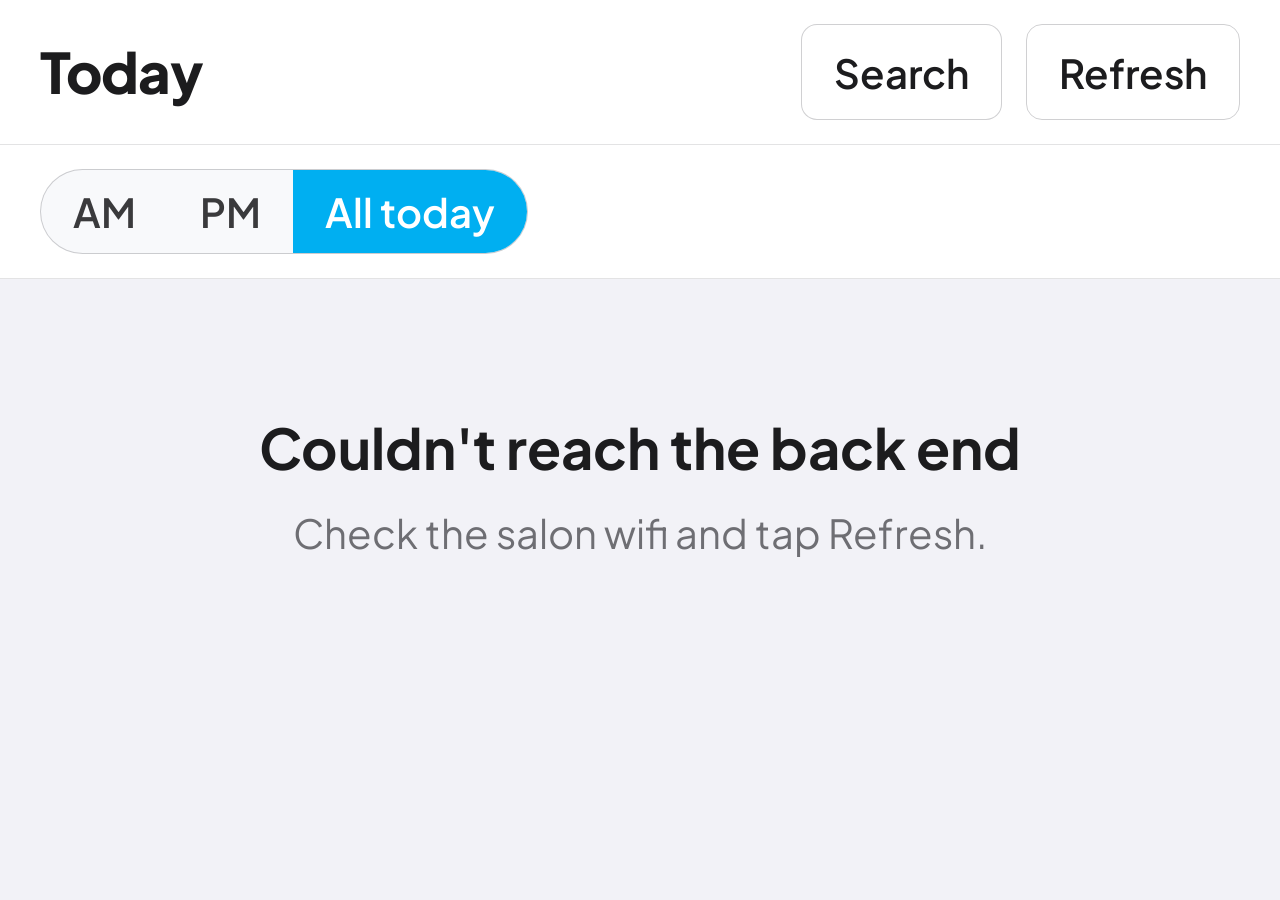
==== index.html @ 345d03c8 "Scaffold TV display — Stage 1 of architecture spec Read-only PWA that the salon's Hisense 40" 40E4QT" ====
<!DOCTYPE html>
<html lang="en">
<head>
  <meta charset="UTF-8">
  <title>Fairy Tails — Today's grooms</title>
  <meta name="viewport" content="width=1920, initial-scale=1">
  <meta name="theme-color" content="#00AFF1">
  <link rel="icon" href="data:image/svg+xml,%3Csvg xmlns='http://www.w3.org/2000/svg' viewBox='0 0 100 100'%3E%3Ccircle cx='50' cy='50' r='40' fill='%2300AFF1'/%3E%3C/svg%3E">
  <link rel="stylesheet" href="css/tokens.css">
  <link rel="stylesheet" href="css/base.css">
  <link rel="stylesheet" href="css/start.css">
</head>
<body>
  <header class="tv-topbar">
    <div class="tv-topbar__title" id="page-title">Today</div>
    <div class="tv-topbar__meta" id="page-meta"></div>
    <button class="tv-btn" id="search-btn" type="button">Search</button>
    <button class="tv-btn tv-btn--ghost" id="refresh-btn" type="button">Refresh</button>
  </header>

  <div class="start-toolbar">
    <div class="start-toolbar__filter" id="session-filter" role="group" aria-label="Filter by session">
      <button type="button" data-filter="am"  aria-pressed="false">AM</button>
      <button type="button" data-filter="pm"  aria-pressed="false">PM</button>
      <button type="button" data-filter="all" aria-pressed="true">All today</button>
    </div>
  </div>

  <main class="tv-main">
    <div class="tv-loading tv-hidden" id="loading">Loading today's bookings…</div>
    <div class="tv-empty tv-hidden" id="empty-state">
      <div class="tv-empty__title">No grooms today</div>
      <div class="tv-empty__body">Open Search to look up any breed in the knowledge base.</div>
    </div>
    <div class="breed-grid" id="breed-grid" role="list" aria-label="Breeds booked today"></div>
  </main>

  <script type="module" src="js/pages/start.js"></script>
</body>
</html>
---- css/tokens.css ----
/* Fairy Tails TV display — Design tokens
 *
 * Mirrors the admin's sky-blue palette + Plus Jakarta Sans, but every
 * size is scaled for the salon's Hisense 40" 40E4QTUK (1920×1080 FHD,
 * Vidaa browser). Viewing distance ranges from up-close (groomer reading
 * the working screen) to across-the-salon (glancing at the start-screen
 * breed buttons), so type and hit targets are biased toward the larger
 * end of the TV-app convention.
 */
:root {
  /* Brand */
  --color-brand:        #00AFF1;
  --color-brand-dark:   #0090C8;
  --color-brand-deep:   #006A94;
  --color-brand-soft:   #E6F7FE;

  /* Ink */
  --color-ink:          #1C1C1E;
  --color-ink-2:        #3A3A3C;
  --color-secondary:    #6E6E73;
  --color-tertiary:     #9A9AA0;

  /* Surfaces */
  --color-bg:           #F2F2F7;
  --color-surface:      #FFFFFF;
  --color-surface-2:    #F8F9FB;

  /* Lines */
  --color-border:       rgba(60,60,67,.14);
  --color-border-strong:rgba(60,60,67,.24);

  /* Status */
  --color-success:      #34C759;
  --color-warning:      #FF9500;
  --color-error:        #FF3B30;

  /* Status surfaces */
  --bg-success:         #E0F7E6;
  --fg-success:         #14692C;
  --bg-warning:         #FFF1E0;
  --fg-warning:         #8A3D0C;
  --bg-info:            #E6F7FE;
  --fg-info:            #006A94;
  --bg-neutral:         #F1F4F7;
  --fg-neutral:         #4F5F6E;

  /* Type — TV scale.
   * Body: 28 px (legible at 1-2 m).
   * Headings/buttons: 36-64 px (readable from 3-4 m).
   * Hero numerals: 80 px for blade-number chips.
   */
  --font-sans: 'Plus Jakarta Sans', -apple-system, BlinkMacSystemFont,
               "Segoe UI", system-ui, sans-serif;
  --font-mono: ui-monospace, "Cascadia Code", "Roboto Mono",
               Menlo, Consolas, monospace;
  --font-size-sm:    20px;  /* secondary metadata */
  --font-size-base:  28px;  /* body text */
  --font-size-md:    32px;  /* section body emphasis */
  --font-size-lg:    40px;  /* section names, breed list rows */
  --font-size-xl:    48px;  /* card titles, breed buttons */
  --font-size-2xl:   56px;  /* page title, breed working header */
  --font-size-3xl:   64px;  /* breed name on working screen */
  --font-size-blade: 38px;  /* blade-number pill inner text */

  --line-height-tight:  1.18;
  --line-height-normal: 1.45;
  --line-height-relaxed:1.55;

  /* Spacing — 8 px grid (TV-friendly). */
  --space-1: 8px;
  --space-2: 16px;
  --space-3: 24px;
  --space-4: 32px;
  --space-5: 48px;
  --space-6: 64px;
  --space-7: 96px;

  /* Radii */
  --radius-sm:  10px;
  --radius-md:  16px;
  --radius-lg:  24px;
  --radius-xl:  32px;

  /* Shadows */
  --shadow-sm: 0 2px 6px rgba(0,0,0,.06);
  --shadow-md: 0 4px 16px rgba(0,0,0,.10);
  --shadow-lg: 0 12px 36px rgba(0,0,0,.16);

  /* Focus — high-contrast, thicker for TV viewing distance. */
  --focus-ring-width: 6px;
  --focus-ring: 0 0 0 var(--focus-ring-width) rgba(0,175,241,.95);

  /* Hit targets */
  --hit-min-height: 96px;
  --hit-min-width:  96px;

  /* Layout — assume 1920×1080 baseline; never narrower than 1280. */
  --content-max-width: 1840px;
  --gutter:            40px;
}
---- css/base.css ----
/* Base reset + page chrome.
 * Designed for 1920×1080 Vidaa browser. Avoids :has(), subgrid, container
 * queries — vanilla flexbox + grid only.
 */
@import url("https://fonts.googleapis.com/css2?family=Plus+Jakarta+Sans:wght@400;500;600;700;800&display=swap");

*, *::before, *::after { box-sizing: border-box; }

html {
  font-size: 16px; /* anchor for rem if used; we mostly use px directly */
}

body {
  margin: 0;
  font-family: var(--font-sans);
  font-size: var(--font-size-base);
  line-height: var(--line-height-normal);
  color: var(--color-ink);
  background: var(--color-bg);
  -webkit-font-smoothing: antialiased;
  -moz-osx-font-smoothing: grayscale;
  min-height: 100vh;
  overflow-x: hidden;
}

/* Viewport sanity for 1080p TV */
img { display: block; max-width: 100%; height: auto; }

/* Focus styles — visible at TV viewing distance */
:focus { outline: none; }
:focus-visible {
  outline: var(--focus-ring-width) solid var(--color-brand);
  outline-offset: 4px;
  box-shadow: var(--shadow-md);
}

/* All interactive elements get the same focus treatment by default */
a:focus-visible,
button:focus-visible,
[role="button"]:focus-visible,
[tabindex]:focus-visible {
  outline: var(--focus-ring-width) solid var(--color-brand);
  outline-offset: 4px;
}

button {
  font-family: inherit;
  font-size: inherit;
  cursor: pointer;
  border: none;
  background: none;
  color: inherit;
}

a { color: var(--color-brand-dark); text-decoration: none; }
a:hover { text-decoration: underline; }

h1, h2, h3, h4 { margin: 0; line-height: var(--line-height-tight); font-weight: 700; }
p  { margin: 0; }
ul, ol { margin: 0; padding-left: var(--space-3); }

/* Topbar (shared between start and breed pages) */
.tv-topbar {
  display: flex;
  align-items: center;
  gap: var(--space-3);
  padding: var(--space-3) var(--gutter);
  background: var(--color-surface);
  border-bottom: 1px solid var(--color-border);
  position: sticky;
  top: 0;
  z-index: 10;
}
.tv-topbar__title {
  font-size: var(--font-size-2xl);
  font-weight: 800;
  letter-spacing: -0.02em;
  flex: 1 1 auto;
}
.tv-topbar__meta {
  font-size: var(--font-size-sm);
  color: var(--color-secondary);
  font-variant-numeric: tabular-nums;
}

/* Buttons */
.tv-btn {
  display: inline-flex;
  align-items: center;
  justify-content: center;
  gap: var(--space-2);
  min-height: var(--hit-min-height);
  min-width: var(--hit-min-width);
  padding: 0 var(--space-4);
  font-size: var(--font-size-lg);
  font-weight: 600;
  border-radius: var(--radius-md);
  background: var(--color-surface);
  color: var(--color-ink);
  border: 1px solid var(--color-border-strong);
  transition: transform .12s ease, box-shadow .12s ease, background .12s ease;
}
.tv-btn:hover { background: var(--color-surface-2); }
.tv-btn:active { transform: translateY(1px); }
.tv-btn--primary {
  background: var(--color-brand);
  color: #fff;
  border-color: var(--color-brand-dark);
}
.tv-btn--primary:hover { background: var(--color-brand-dark); }

.tv-btn--ghost { background: transparent; }

.tv-btn--icon {
  width: var(--hit-min-width);
  padding: 0;
}

/* Pills (for status, blade chips, role labels) */
.tv-pill {
  display: inline-flex;
  align-items: center;
  padding: var(--space-1) var(--space-3);
  font-size: var(--font-size-base);
  font-weight: 600;
  border-radius: 999px;
  background: var(--bg-neutral);
  color: var(--fg-neutral);
}
.tv-pill--success { background: var(--bg-success); color: var(--fg-success); }
.tv-pill--info    { background: var(--bg-info);    color: var(--fg-info); }
.tv-pill--warning { background: var(--bg-warning); color: var(--fg-warning); }
.tv-pill--brand   { background: var(--color-brand-soft); color: var(--color-brand-deep); }

/* Page main area */
.tv-main {
  padding: var(--space-4) var(--gutter);
  max-width: var(--content-max-width);
  margin: 0 auto;
}

/* Empty / loading states */
.tv-empty {
  text-align: center;
  padding: var(--space-7) var(--gutter);
  color: var(--color-secondary);
}
.tv-empty__title { font-size: var(--font-size-2xl); font-weight: 700; color: var(--color-ink); margin-bottom: var(--space-2); }
.tv-empty__body  { font-size: var(--font-size-lg); }

.tv-loading { padding: var(--space-5); text-align: center; color: var(--color-secondary); font-size: var(--font-size-lg); }

/* Modal (search) */
.tv-modal-backdrop {
  position: fixed;
  inset: 0;
  background: rgba(0,0,0,.55);
  display: flex;
  align-items: flex-start;
  justify-content: center;
  padding-top: 120px;
  z-index: 100;
}
.tv-modal {
  width: 1200px;
  max-width: calc(100vw - var(--gutter) * 2);
  background: var(--color-surface);
  border-radius: var(--radius-xl);
  box-shadow: var(--shadow-lg);
  padding: var(--space-5);
  display: flex;
  flex-direction: column;
  gap: var(--space-3);
}
.tv-modal__title { font-size: var(--font-size-2xl); font-weight: 800; }
.tv-modal__input {
  width: 100%;
  font-size: var(--font-size-xl);
  padding: var(--space-3) var(--space-4);
  border: 2px solid var(--color-border-strong);
  border-radius: var(--radius-md);
  font-family: inherit;
  background: var(--color-surface-2);
}
.tv-modal__input:focus-visible {
  outline: var(--focus-ring-width) solid var(--color-brand);
  outline-offset: 0;
  border-color: var(--color-brand);
}
.tv-modal__results {
  display: flex;
  flex-direction: column;
  gap: var(--space-1);
  max-height: 600px;
  overflow-y: auto;
}
.tv-modal__row {
  text-align: left;
  padding: var(--space-3);
  border-radius: var(--radius-md);
  font-size: var(--font-size-lg);
  background: var(--color-surface-2);
}
.tv-modal__row:hover { background: var(--color-brand-soft); }
.tv-modal__row[aria-selected="true"] { background: var(--color-brand-soft); }
.tv-modal__row__sub { display: block; font-size: var(--font-size-sm); color: var(--color-secondary); margin-top: 4px; }

.tv-modal__close { align-self: flex-end; }

/* Hidden but kept in DOM (for screen readers + JS state) */
.tv-hidden { display: none !important; }
---- css/start.css ----
/* Start screen — today's bookings as breed buttons. */

.start-toolbar {
  display: flex;
  align-items: center;
  gap: var(--space-3);
  padding: var(--space-3) var(--gutter);
  background: var(--color-surface);
  border-bottom: 1px solid var(--color-border);
}
.start-toolbar__filter {
  display: inline-flex;
  border: 1px solid var(--color-border-strong);
  border-radius: 999px;
  background: var(--color-surface-2);
  overflow: hidden;
}
.start-toolbar__filter button {
  padding: var(--space-2) var(--space-4);
  font-size: var(--font-size-lg);
  font-weight: 600;
  color: var(--color-ink-2);
  border-radius: 0;
  background: transparent;
  min-height: 72px;
}
.start-toolbar__filter button[aria-pressed="true"] {
  background: var(--color-brand);
  color: #fff;
}

/* Breed grid */
.breed-grid {
  display: grid;
  grid-template-columns: repeat(2, 1fr);
  gap: var(--space-3);
  padding: var(--space-4) 0;
}

.breed-card {
  display: grid;
  grid-template-columns: 1fr auto;
  align-items: center;
  gap: var(--space-3);
  text-align: left;
  background: var(--color-surface);
  border: 2px solid var(--color-border);
  border-radius: var(--radius-lg);
  padding: var(--space-4);
  min-height: 180px;
  transition: transform .12s ease, box-shadow .12s ease, border-color .12s ease;
}
.breed-card:hover {
  border-color: var(--color-brand);
  box-shadow: var(--shadow-md);
}
.breed-card:focus-visible {
  outline: var(--focus-ring-width) solid var(--color-brand);
  outline-offset: 4px;
  border-color: var(--color-brand);
}
.breed-card[disabled] {
  opacity: 0.65;
  cursor: not-allowed;
}

.breed-card__main {
  display: flex;
  flex-direction: column;
  gap: var(--space-1);
  min-width: 0;
}
.breed-card__name {
  font-size: var(--font-size-2xl);
  font-weight: 800;
  letter-spacing: -0.01em;
  color: var(--color-ink);
  line-height: var(--line-height-tight);
}
.breed-card__time {
  font-size: var(--font-size-lg);
  color: var(--color-secondary);
  font-variant-numeric: tabular-nums;
}
.breed-card__raw {
  font-size: var(--font-size-base);
  color: var(--color-tertiary);
  font-style: italic;
}
.breed-card__status { align-self: flex-start; }

/* Suggestions sheet for unmatched bookings */
.tv-suggestions {
  display: flex;
  flex-direction: column;
  gap: var(--space-2);
  margin-top: var(--space-3);
}
.tv-suggestions__title {
  font-size: var(--font-size-base);
  font-weight: 600;
  color: var(--color-secondary);
}
.tv-suggestions__row {
  text-align: left;
  padding: var(--space-2) var(--space-3);
  border-radius: var(--radius-md);
  background: var(--color-brand-soft);
  color: var(--color-brand-deep);
  font-size: var(--font-size-base);
  font-weight: 600;
  min-height: 64px;
}
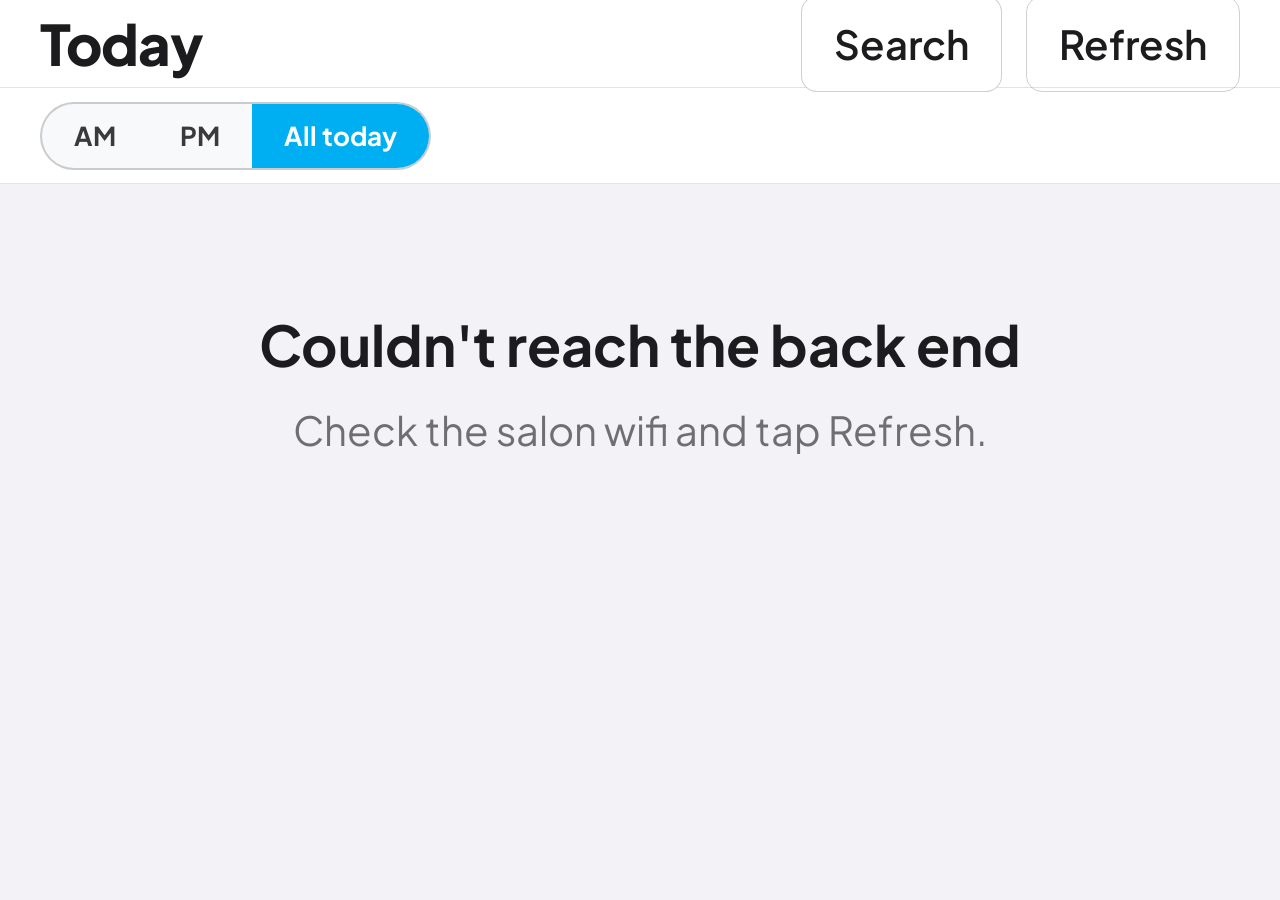
==== commit 124316f1: "TV redesign: single-screen, no scroll, 40" real-estate optimised Hard rule from this iteration: the " ====
--- a/index.html
+++ b/index.html
@@ -10,7 +10,7 @@
   <link rel="stylesheet" href="css/base.css">
   <link rel="stylesheet" href="css/start.css">
 </head>
-<body>
+<body class="start-page">
   <header class="tv-topbar">
     <div class="tv-topbar__title" id="page-title">Today</div>
     <div class="tv-topbar__meta" id="page-meta"></div>
@@ -24,9 +24,10 @@
       <button type="button" data-filter="pm"  aria-pressed="false">PM</button>
       <button type="button" data-filter="all" aria-pressed="true">All today</button>
     </div>
+    <div class="start-toolbar__overflow tv-hidden" id="overflow-note"></div>
   </div>
 
-  <main class="tv-main">
+  <main class="start-main">
     <div class="tv-loading tv-hidden" id="loading">Loading today's bookings…</div>
     <div class="tv-empty tv-hidden" id="empty-state">
       <div class="tv-empty__title">No grooms today</div>
--- a/css/start.css
+++ b/css/start.css
@@ -1,40 +1,85 @@
-/* Start screen — today's bookings as breed buttons. */
+/* Start screen — today's bookings as breed buttons.
+ *
+ * Hard constraint: fits one 1920×1080 viewport, never scrolls. The
+ * salon does ~5-10 grooms a day; the grid shows up to nine cards in a
+ * 3×3 arrangement. If a particular session has more than nine, the
+ * extras surface via Search rather than scrolling the page.
+ */
+
+html, body { height: 100%; }
+body.start-page { overflow: hidden; }
+
+.start-page {
+  height: 100vh;
+  display: grid;
+  grid-template-rows: 88px 96px 1fr;
+  grid-template-areas:
+    "topbar"
+    "toolbar"
+    "main";
+  background: var(--color-bg);
+}
+
+/* Topbar (overrides shared .tv-topbar so it sits exactly on the grid track) */
+.start-page .tv-topbar {
+  grid-area: topbar;
+  padding: 0 var(--gutter);
+}
 
 .start-toolbar {
+  grid-area: toolbar;
   display: flex;
   align-items: center;
   gap: var(--space-3);
-  padding: var(--space-3) var(--gutter);
+  padding: 0 var(--gutter);
   background: var(--color-surface);
   border-bottom: 1px solid var(--color-border);
 }
 .start-toolbar__filter {
   display: inline-flex;
-  border: 1px solid var(--color-border-strong);
+  border: 2px solid var(--color-border-strong);
   border-radius: 999px;
   background: var(--color-surface-2);
   overflow: hidden;
 }
 .start-toolbar__filter button {
-  padding: var(--space-2) var(--space-4);
-  font-size: var(--font-size-lg);
-  font-weight: 600;
+  padding: 0 var(--space-4);
+  font-size: 26px;
+  font-weight: 700;
   color: var(--color-ink-2);
   border-radius: 0;
   background: transparent;
-  min-height: 72px;
+  min-height: 64px;
 }
 .start-toolbar__filter button[aria-pressed="true"] {
   background: var(--color-brand);
   color: #fff;
 }
+.start-toolbar__overflow {
+  margin-left: auto;
+  font-size: 22px;
+  font-weight: 600;
+  color: var(--color-secondary);
+}
 
-/* Breed grid */
+/* Main area — fixed-height grid, no scroll. */
+.start-main {
+  grid-area: main;
+  padding: var(--space-3) var(--gutter);
+  min-height: 0;
+  overflow: hidden;
+  display: flex;
+  flex-direction: column;
+}
+
+/* Breed grid — 3 cols × up to 3 rows, fills the available track height. */
 .breed-grid {
   display: grid;
-  grid-template-columns: repeat(2, 1fr);
+  grid-template-columns: repeat(3, 1fr);
+  grid-auto-rows: 1fr;
   gap: var(--space-3);
-  padding: var(--space-4) 0;
+  flex: 1 1 auto;
+  min-height: 0;
 }
 
 .breed-card {
@@ -47,8 +92,9 @@
   border: 2px solid var(--color-border);
   border-radius: var(--radius-lg);
   padding: var(--space-4);
-  min-height: 180px;
+  min-height: 0;
   transition: transform .12s ease, box-shadow .12s ease, border-color .12s ease;
+  overflow: hidden;
 }
 .breed-card:hover {
   border-color: var(--color-brand);
@@ -69,45 +115,47 @@
   flex-direction: column;
   gap: var(--space-1);
   min-width: 0;
+  overflow: hidden;
 }
 .breed-card__name {
-  font-size: var(--font-size-2xl);
+  font-size: 44px;
   font-weight: 800;
   letter-spacing: -0.01em;
   color: var(--color-ink);
   line-height: var(--line-height-tight);
+  white-space: nowrap;
+  overflow: hidden;
+  text-overflow: ellipsis;
 }
 .breed-card__time {
-  font-size: var(--font-size-lg);
+  font-size: 26px;
   color: var(--color-secondary);
   font-variant-numeric: tabular-nums;
 }
 .breed-card__raw {
-  font-size: var(--font-size-base);
+  font-size: 22px;
   color: var(--color-tertiary);
   font-style: italic;
+  white-space: nowrap;
+  overflow: hidden;
+  text-overflow: ellipsis;
 }
 .breed-card__status { align-self: flex-start; }
 
-/* Suggestions sheet for unmatched bookings */
+/* Suggestions sheet for unmatched bookings — kept compact so cards
+ * don't blow past their grid track. */
 .tv-suggestions {
   display: flex;
-  flex-direction: column;
-  gap: var(--space-2);
-  margin-top: var(--space-3);
-}
-.tv-suggestions__title {
-  font-size: var(--font-size-base);
-  font-weight: 600;
-  color: var(--color-secondary);
+  flex-wrap: wrap;
+  gap: var(--space-1);
+  margin-top: var(--space-2);
 }
 .tv-suggestions__row {
   text-align: left;
-  padding: var(--space-2) var(--space-3);
-  border-radius: var(--radius-md);
+  padding: 6px var(--space-2);
+  border-radius: var(--radius-sm);
   background: var(--color-brand-soft);
   color: var(--color-brand-deep);
-  font-size: var(--font-size-base);
+  font-size: 18px;
   font-weight: 600;
-  min-height: 64px;
 }
